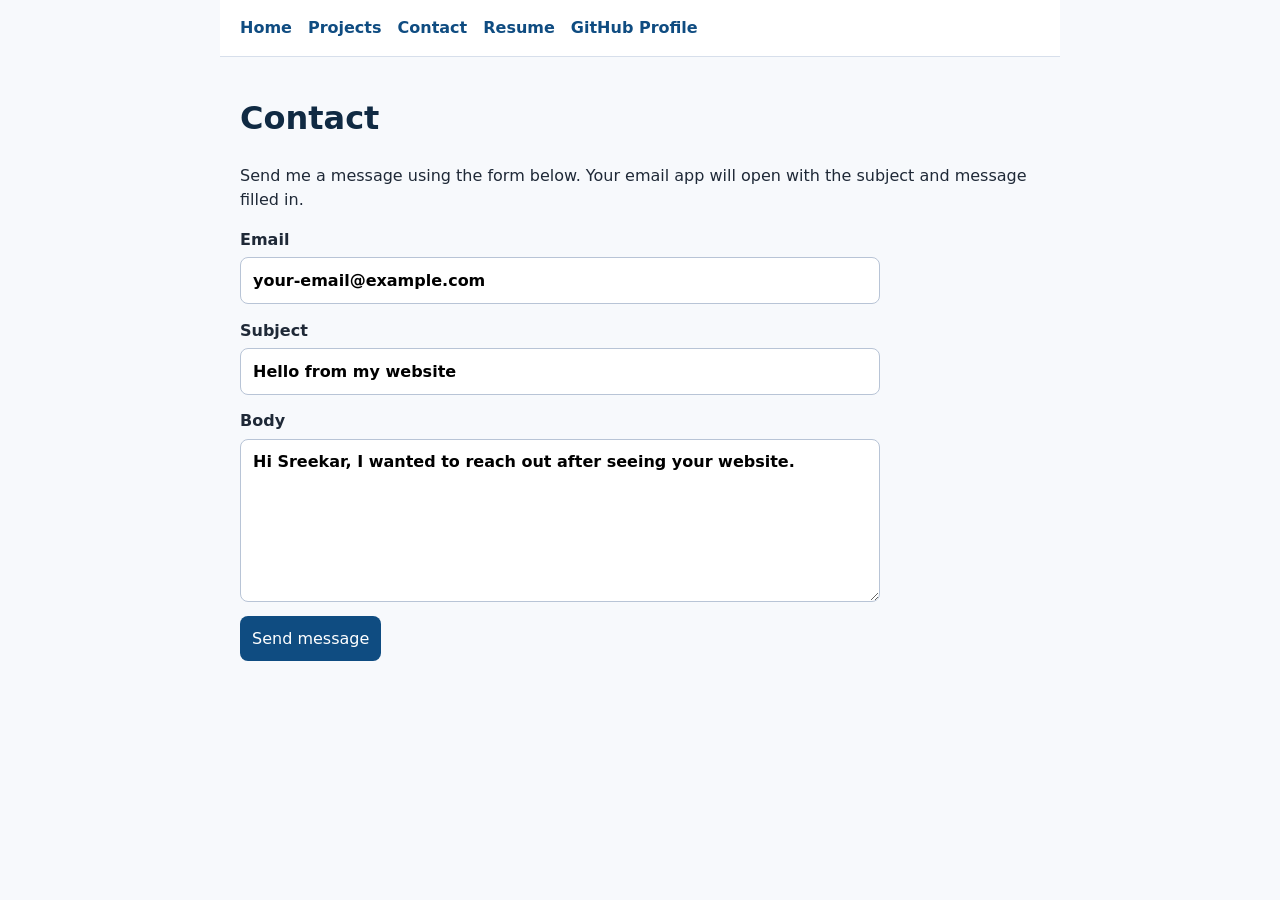
==== contact/index.html @ 6db1d457 "Build portfolio site pages and resume" ====
<!DOCTYPE html>
<html lang="en">
<head>
    <meta charset="UTF-8">
    <meta name="viewport" content="width=device-width, initial-scale=1.0">
    <title>Contact | Sreekar Vemula</title>
    <link rel="stylesheet" href="../style.css">
</head>
<body>
    <nav aria-label="Main navigation">
        <a href="../">Home</a>
        <a href="../projects/">Projects</a>
        <a href="./">Contact</a>
        <a href="../resume/">Resume</a>
        <a href="https://github.com/Sreevemula" target="_blank" rel="noreferrer">GitHub Profile</a>
    </nav>

    <main>
        <h1>Contact</h1>
        <p>
            Send me a message using the form below. Your email app will open
            with the subject and message filled in.
        </p>

        <form action="mailto:svemula@ucsd.edu" method="POST" enctype="text/plain">
            <label>
                Email
                <input type="email" name="email" value="your-email@example.com">
            </label>

            <label>
                Subject
                <input name="subject" value="Hello from my website">
            </label>

            <label>
                Body
                <textarea name="body">Hi Sreekar, I wanted to reach out after seeing your website.</textarea>
            </label>

            <button>Send message</button>
        </form>
    </main>
</body>
</html>
---- style.css ----
body {
    /* Use a comfortable line height and the system UI font. */
    font: 100%/1.5 system-ui;
    margin: 0;
    background: #f7f9fc;
    color: #1f2937;
}

main,
nav {
    max-width: 800px;
    margin: 0 auto;
    padding: 1rem 1.25rem;
}

nav {
    display: flex;
    flex-wrap: wrap;
    gap: 0.75rem 1rem;
    border-bottom: 1px solid #d7dfeb;
    background: #ffffff;
}

nav a {
    color: #0f4c81;
    text-decoration: none;
    font-weight: 600;
}

nav a:hover,
nav a:focus-visible {
    text-decoration: underline;
}

h1,
h2 {
    color: #102a43;
}

img {
    display: block;
    max-width: 100%;
    height: auto;
    border-radius: 12px;
    margin-top: 1rem;
    box-shadow: 0 8px 24px rgba(15, 76, 129, 0.12);
}

ul {
    padding-left: 1.25rem;
}

form {
    display: grid;
    gap: 0.9rem;
    max-width: 640px;
}

label {
    display: grid;
    gap: 0.35rem;
    font-weight: 600;
}

input,
textarea,
button {
    font: inherit;
    padding: 0.65rem 0.75rem;
    border: 1px solid #b8c4d6;
    border-radius: 8px;
    background: #ffffff;
}

textarea {
    min-height: 140px;
    resize: vertical;
}

button {
    width: fit-content;
    background: #0f4c81;
    color: #ffffff;
    border: none;
    cursor: pointer;
}

button:hover,
button:focus-visible {
    background: #0b3b63;
}

section,
article {
    background: #ffffff;
    border: 1px solid #d7dfeb;
    border-radius: 12px;
    padding: 1rem;
    margin: 1rem 0;
}
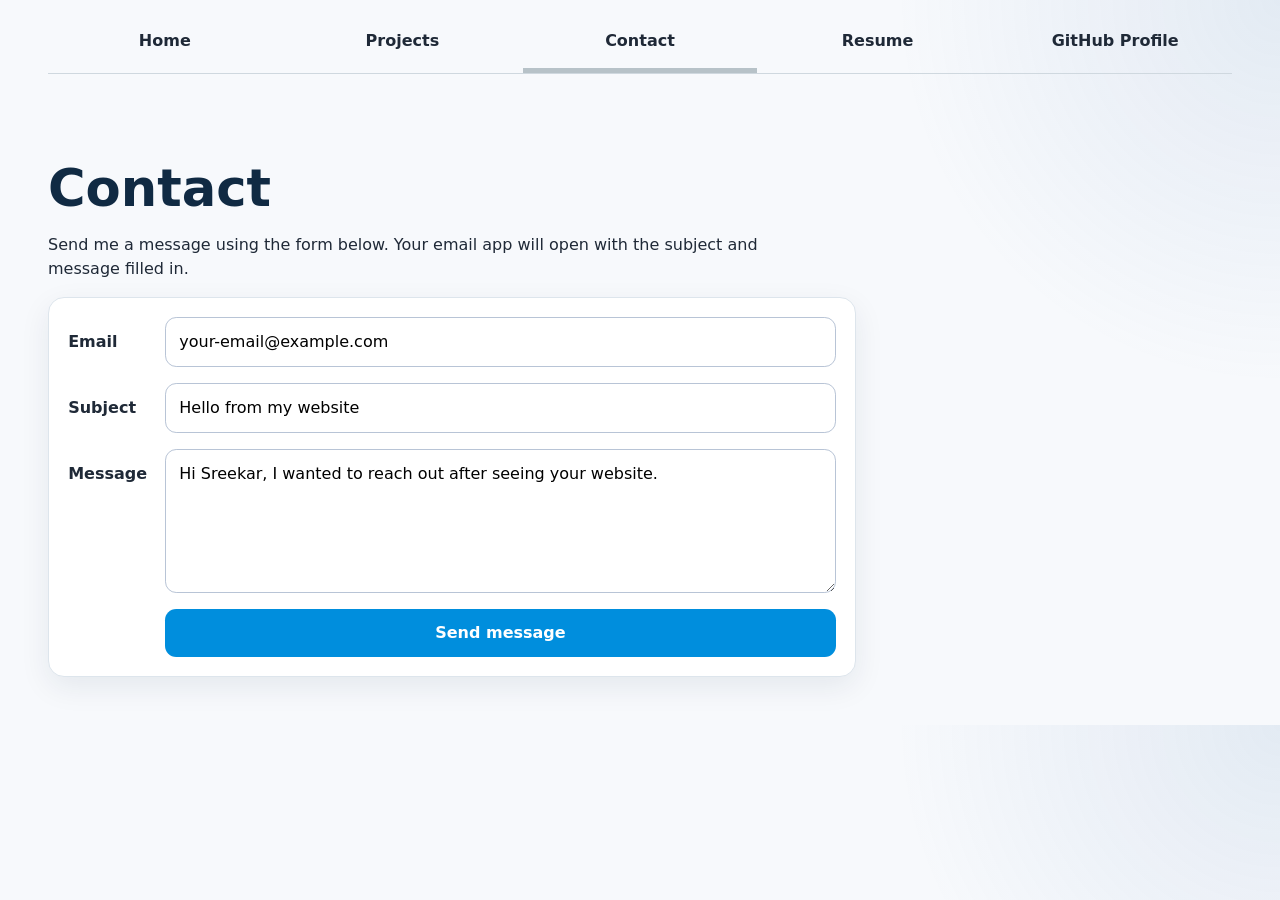
==== commit b9616880: "Polish site layout and styling" ====
--- a/contact/index.html
+++ b/contact/index.html
@@ -10,33 +10,33 @@
     <nav aria-label="Main navigation">
         <a href="../">Home</a>
         <a href="../projects/">Projects</a>
-        <a href="./">Contact</a>
+        <a class="current" href="./">Contact</a>
         <a href="../resume/">Resume</a>
         <a href="https://github.com/Sreevemula" target="_blank" rel="noreferrer">GitHub Profile</a>
     </nav>
 
-    <main>
+    <main class="contact-page">
         <h1>Contact</h1>
         <p>
             Send me a message using the form below. Your email app will open
             with the subject and message filled in.
         </p>
 
-        <form action="mailto:svemula@ucsd.edu" method="POST" enctype="text/plain">
-            <label>
-                Email
-                <input type="email" name="email" value="your-email@example.com">
-            </label>
+        <form class="contact-form" action="mailto:svemula@ucsd.edu" method="POST" enctype="text/plain">
+            <div class="form-row">
+                <label for="contact-email">Email</label>
+                <input id="contact-email" type="email" name="email" value="your-email@example.com">
+            </div>
 
-            <label>
-                Subject
-                <input name="subject" value="Hello from my website">
-            </label>
+            <div class="form-row">
+                <label for="contact-subject">Subject</label>
+                <input id="contact-subject" name="subject" value="Hello from my website">
+            </div>
 
-            <label>
-                Body
-                <textarea name="body">Hi Sreekar, I wanted to reach out after seeing your website.</textarea>
-            </label>
+            <div class="form-row">
+                <label for="contact-body">Message</label>
+                <textarea id="contact-body" name="body">Hi Sreekar, I wanted to reach out after seeing your website.</textarea>
+            </div>
 
             <button>Send message</button>
         </form>
--- a/style.css
+++ b/style.css
@@ -1,100 +1,264 @@
+:root {
+    --color-accent: oklch(62% 0.16 242);
+    --color-accent-soft: oklch(96% 0.03 242);
+    --color-text: #1f2937;
+    --color-heading: #102a43;
+    --color-line: #cfd8df;
+    --color-surface: #ffffff;
+    --shadow-soft: 0 10px 30px rgba(16, 42, 67, 0.08);
+}
+
+html {
+    accent-color: var(--color-accent);
+}
+
 body {
-    /* Use a comfortable line height and the system UI font. */
     font: 100%/1.5 system-ui;
-    margin: 0;
-    background: #f7f9fc;
-    color: #1f2937;
-}
-
-main,
-nav {
-    max-width: 800px;
+    max-width: 74rem;
     margin: 0 auto;
-    padding: 1rem 1.25rem;
+    padding: 1rem 1.25rem 3rem;
+    background:
+        radial-gradient(circle at top right, rgba(81, 129, 184, 0.12), transparent 24rem),
+        #f7f9fc;
+    color: var(--color-text);
+}
+
+main {
+    padding: 1.25rem 0 0;
 }
 
 nav {
     display: flex;
-    flex-wrap: wrap;
-    gap: 0.75rem 1rem;
-    border-bottom: 1px solid #d7dfeb;
-    background: #ffffff;
+    gap: 0.25rem;
+    margin-bottom: 2rem;
+    border-bottom: 1px solid var(--color-line);
 }
 
 nav a {
-    color: #0f4c81;
+    flex: 1;
+    color: inherit;
     text-decoration: none;
-    font-weight: 600;
+    text-align: center;
+    font-weight: 600;
+    padding: 0.8rem 0.65rem 0.95rem;
+    border-bottom: 0.35rem solid transparent;
+    transition: border-color 160ms ease, background-color 160ms ease, color 160ms ease;
 }
 
 nav a:hover,
 nav a:focus-visible {
-    text-decoration: underline;
+    border-bottom-color: var(--color-accent);
+    background: var(--color-accent-soft);
+}
+
+nav a.current {
+    border-bottom-color: #b7c2c8;
+    padding-bottom: 0.6rem;
 }
 
 h1,
+h2,
+h3,
+h4,
+h5,
+h6 {
+    color: var(--color-heading);
+    line-height: 1.1;
+    text-wrap: balance;
+}
+
+h1 {
+    font-size: clamp(2.4rem, 4vw, 4rem);
+    margin-bottom: 0.5rem;
+}
+
 h2 {
-    color: #102a43;
+    font-size: 1.35rem;
+    margin: 0;
+}
+
+h3 {
+    margin-bottom: 0.35rem;
+}
+
+p,
+li {
+    max-width: 70ch;
 }
 
 img {
     display: block;
-    max-width: 100%;
+    max-width: min(100%, 28rem);
     height: auto;
-    border-radius: 12px;
+    border-radius: 1rem;
     margin-top: 1rem;
-    box-shadow: 0 8px 24px rgba(15, 76, 129, 0.12);
+    box-shadow: var(--shadow-soft);
 }
 
 ul {
     padding-left: 1.25rem;
 }
 
-form {
+section,
+article {
+    background: var(--color-surface);
+    border: 1px solid #dde5ec;
+    border-radius: 1rem;
+    box-shadow: var(--shadow-soft);
+}
+
+section {
+    margin: 1.25rem 0;
+    padding: 1.15rem;
+}
+
+article {
+    margin-top: 1rem;
+    padding: 1rem;
+}
+
+.intro-card {
+    background: linear-gradient(180deg, #ffffff, #f6f9ff);
+}
+
+.projects-grid {
     display: grid;
-    gap: 0.9rem;
-    max-width: 640px;
-}
-
-label {
+    grid-template-columns: repeat(auto-fit, minmax(16rem, 1fr));
+    gap: 1.15rem;
+    align-items: start;
+}
+
+.projects-grid > article {
     display: grid;
-    gap: 0.35rem;
-    font-weight: 600;
+    grid-template-rows: subgrid;
+    grid-row: span 4;
+    margin-top: 0;
+}
+
+.project-card p,
+.project-card ul {
+    margin-top: 0.75rem;
+}
+
+.project-meta {
+    color: #52606d;
+    font-weight: 600;
+}
+
+.contact-form {
+    display: grid;
+    grid-template-columns: auto 1fr;
+    gap: 1rem 1.1rem;
+    max-width: 48rem;
+    align-items: start;
+    background: var(--color-surface);
+    border: 1px solid #dde5ec;
+    border-radius: 1rem;
+    box-shadow: var(--shadow-soft);
+    padding: 1.2rem;
+}
+
+.form-row {
+    display: contents;
+}
+
+.contact-form label {
+    font-weight: 700;
+    padding-top: 0.8rem;
 }
 
 input,
 textarea,
 button {
     font: inherit;
-    padding: 0.65rem 0.75rem;
+    box-sizing: border-box;
+    width: 100%;
+    padding: 0.75rem 0.85rem;
     border: 1px solid #b8c4d6;
-    border-radius: 8px;
+    border-radius: 0.7rem;
     background: #ffffff;
 }
 
 textarea {
-    min-height: 140px;
+    min-height: 9rem;
     resize: vertical;
 }
 
 button {
-    width: fit-content;
-    background: #0f4c81;
+    grid-column: 2;
+    width: 100%;
+    background: var(--color-accent);
     color: #ffffff;
     border: none;
+    font-weight: 700;
     cursor: pointer;
 }
 
 button:hover,
 button:focus-visible {
-    background: #0b3b63;
-}
-
-section,
-article {
-    background: #ffffff;
-    border: 1px solid #d7dfeb;
-    border-radius: 12px;
-    padding: 1rem;
-    margin: 1rem 0;
-}
+    filter: brightness(0.94);
+}
+
+.resume-links {
+    font-weight: 600;
+    margin-bottom: 1.25rem;
+}
+
+.resume-links a {
+    color: var(--color-accent);
+}
+
+.resume-section > header {
+    margin-bottom: 0.5rem;
+}
+
+.resume-section h2 {
+    text-transform: uppercase;
+    letter-spacing: 0.06em;
+    font-size: 1rem;
+}
+
+.resume-page article > p:first-of-type {
+    color: #52606d;
+    font-weight: 600;
+}
+
+@media (max-width: 700px) {
+    body {
+        padding-inline: 0.9rem;
+    }
+
+    nav {
+        flex-wrap: wrap;
+    }
+
+    nav a {
+        min-width: 8rem;
+        flex: 1 1 8rem;
+    }
+
+    .contact-form {
+        grid-template-columns: 1fr;
+    }
+
+    .form-row {
+        display: block;
+    }
+
+    .contact-form label {
+        display: block;
+        padding-top: 0;
+        margin-bottom: 0.35rem;
+    }
+
+    .contact-form input,
+    .contact-form textarea,
+    .contact-form button {
+        width: 100%;
+        margin-bottom: 0.8rem;
+    }
+
+    button {
+        grid-column: auto;
+    }
+}
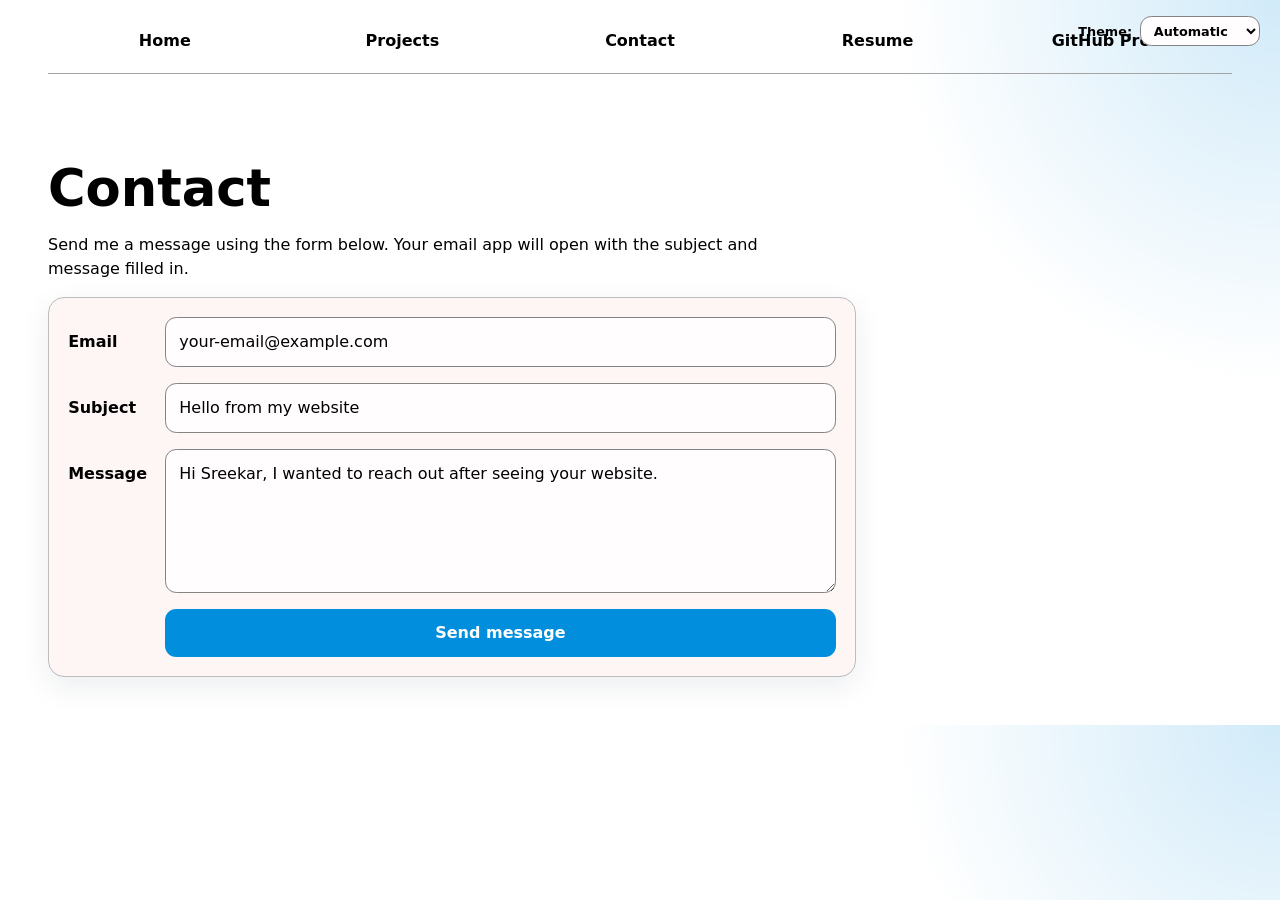
==== commit 3049b062: "Add shared site JavaScript and theme switcher" ====
--- a/contact/index.html
+++ b/contact/index.html
@@ -5,16 +5,9 @@
     <meta name="viewport" content="width=device-width, initial-scale=1.0">
     <title>Contact | Sreekar Vemula</title>
     <link rel="stylesheet" href="../style.css">
+    <script type="module" src="../global.js"></script>
 </head>
 <body>
-    <nav aria-label="Main navigation">
-        <a href="../">Home</a>
-        <a href="../projects/">Projects</a>
-        <a class="current" href="./">Contact</a>
-        <a href="../resume/">Resume</a>
-        <a href="https://github.com/Sreevemula" target="_blank" rel="noreferrer">GitHub Profile</a>
-    </nav>
-
     <main class="contact-page">
         <h1>Contact</h1>
         <p>
--- a/style.css
+++ b/style.css
@@ -1,11 +1,12 @@
 :root {
     --color-accent: oklch(62% 0.16 242);
-    --color-accent-soft: oklch(96% 0.03 242);
-    --color-text: #1f2937;
-    --color-heading: #102a43;
-    --color-line: #cfd8df;
-    --color-surface: #ffffff;
+    --color-accent-soft: color-mix(in oklch, var(--color-accent), canvas 88%);
+    --color-text: canvastext;
+    --color-heading: color-mix(in oklch, canvastext 92%, var(--color-accent) 8%);
+    --color-line: color-mix(in oklch, canvastext 28%, canvas 72%);
+    --color-surface: color-mix(in oklch, canvas 94%, var(--color-accent) 6%);
     --shadow-soft: 0 10px 30px rgba(16, 42, 67, 0.08);
+    color-scheme: light dark;
 }
 
 html {
@@ -18,8 +19,8 @@
     margin: 0 auto;
     padding: 1rem 1.25rem 3rem;
     background:
-        radial-gradient(circle at top right, rgba(81, 129, 184, 0.12), transparent 24rem),
-        #f7f9fc;
+        radial-gradient(circle at top right, color-mix(in oklch, var(--color-accent) 18%, transparent), transparent 24rem),
+        canvas;
     color: var(--color-text);
 }
 
@@ -32,6 +33,7 @@
     gap: 0.25rem;
     margin-bottom: 2rem;
     border-bottom: 1px solid var(--color-line);
+    --border-color: color-mix(in oklch, var(--color-accent) 18%, canvastext 22%);
 }
 
 nav a {
@@ -52,7 +54,7 @@
 }
 
 nav a.current {
-    border-bottom-color: #b7c2c8;
+    border-bottom-color: var(--border-color);
     padding-bottom: 0.6rem;
 }
 
@@ -102,7 +104,7 @@
 section,
 article {
     background: var(--color-surface);
-    border: 1px solid #dde5ec;
+    border: 1px solid color-mix(in oklch, var(--color-line) 72%, canvas 28%);
     border-radius: 1rem;
     box-shadow: var(--shadow-soft);
 }
@@ -118,7 +120,7 @@
 }
 
 .intro-card {
-    background: linear-gradient(180deg, #ffffff, #f6f9ff);
+    background: linear-gradient(180deg, color-mix(in oklch, canvas 92%, white 8%), color-mix(in oklch, var(--color-accent-soft) 72%, canvas 28%));
 }
 
 .projects-grid {
@@ -152,7 +154,7 @@
     max-width: 48rem;
     align-items: start;
     background: var(--color-surface);
-    border: 1px solid #dde5ec;
+    border: 1px solid color-mix(in oklch, var(--color-line) 72%, canvas 28%);
     border-radius: 1rem;
     box-shadow: var(--shadow-soft);
     padding: 1.2rem;
@@ -169,14 +171,16 @@
 
 input,
 textarea,
-button {
+button,
+select {
     font: inherit;
     box-sizing: border-box;
     width: 100%;
     padding: 0.75rem 0.85rem;
-    border: 1px solid #b8c4d6;
+    border: 1px solid color-mix(in oklch, var(--color-line) 85%, canvastext 15%);
     border-radius: 0.7rem;
-    background: #ffffff;
+    background: color-mix(in oklch, canvas 92%, var(--color-accent-soft) 8%);
+    color: inherit;
 }
 
 textarea {
@@ -219,8 +223,25 @@
 }
 
 .resume-page article > p:first-of-type {
-    color: #52606d;
-    font-weight: 600;
+    color: color-mix(in oklch, var(--color-text) 72%, canvas 28%);
+    font-weight: 600;
+}
+
+.color-scheme {
+    position: absolute;
+    top: 1rem;
+    right: 1.25rem;
+    display: flex;
+    align-items: center;
+    gap: 0.5rem;
+    font-size: 0.8rem;
+    font-weight: 600;
+}
+
+.color-scheme select {
+    width: auto;
+    min-width: 7.5rem;
+    padding: 0.35rem 0.55rem;
 }
 
 @media (max-width: 700px) {
@@ -261,4 +282,10 @@
     button {
         grid-column: auto;
     }
-}
+
+    .color-scheme {
+        position: static;
+        justify-content: flex-end;
+        margin-bottom: 0.8rem;
+    }
+}
